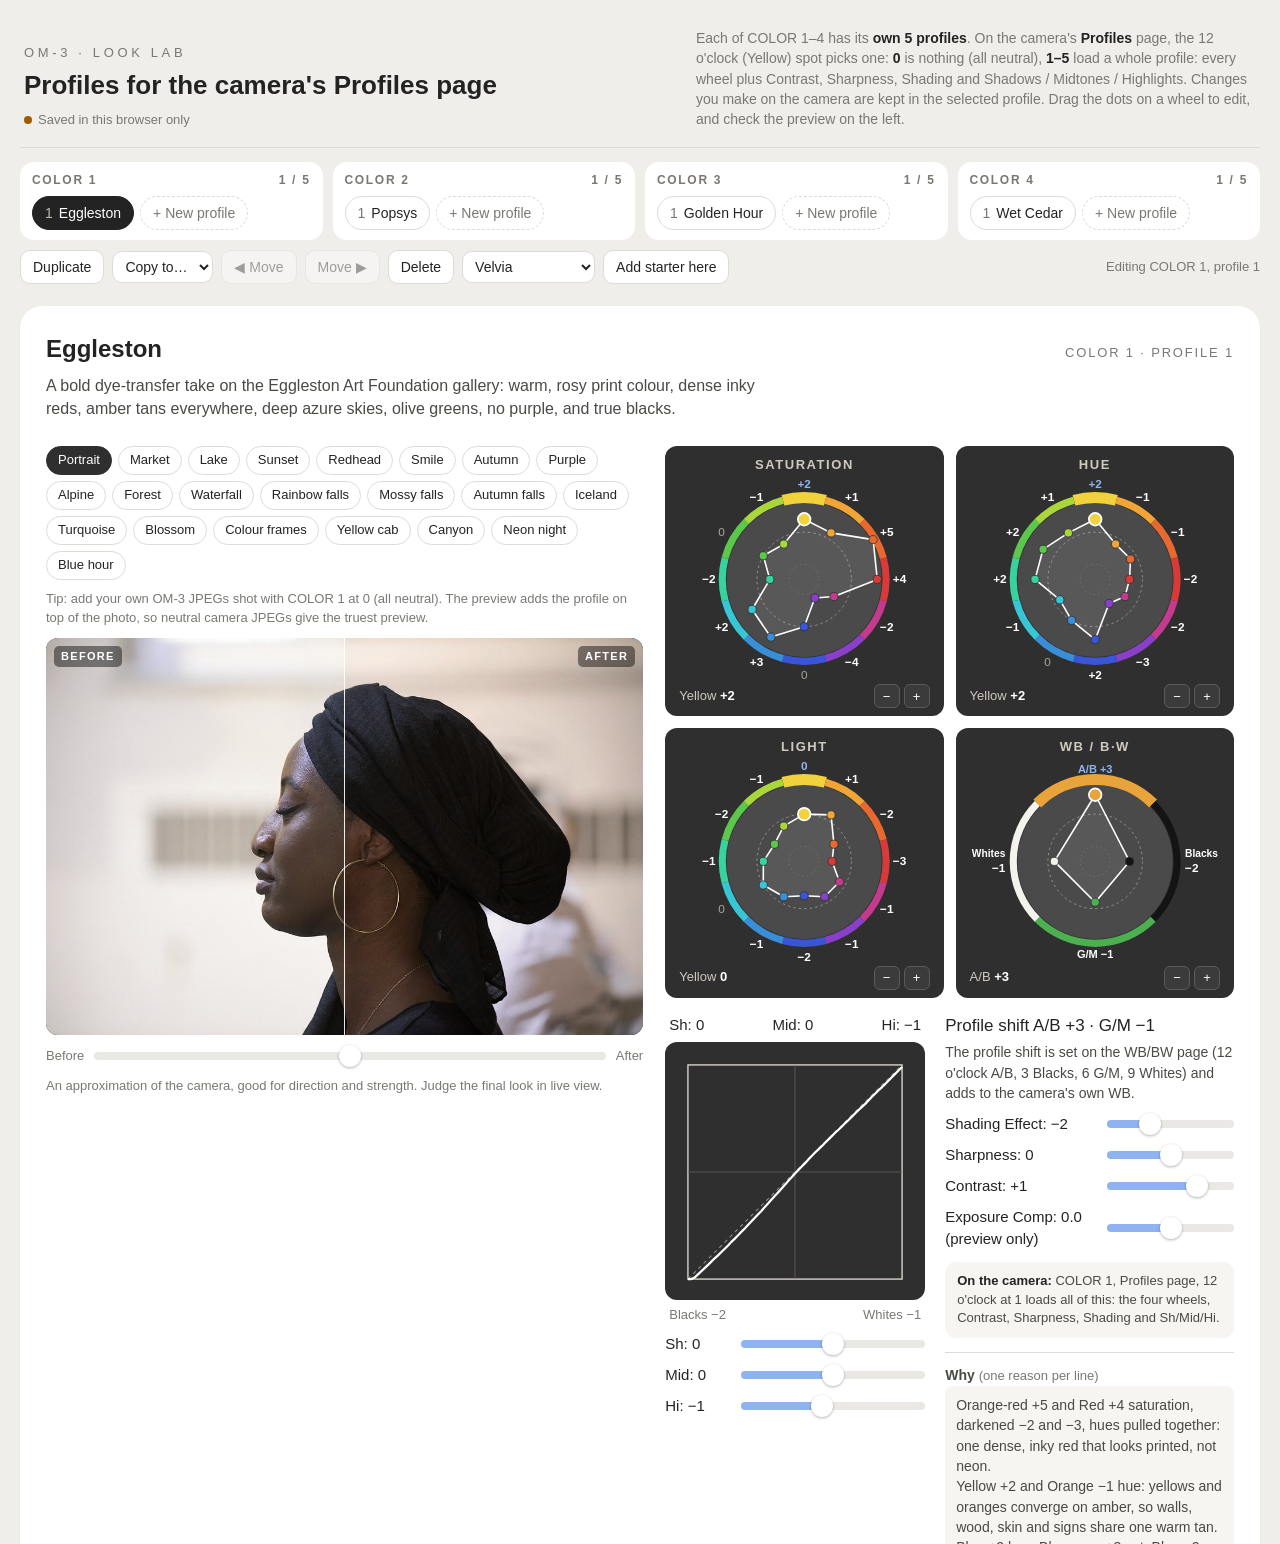
==== index.html @ 3e6e21de "Pages: open the Look Lab from the site root Co-Authored-By: Claude Opus 5.5 <noreply@anthropic.com> " ====
<!doctype html>
<html lang="en"><head><meta charset="utf-8"><meta name="viewport" content="width=device-width,initial-scale=1">
<title>OM-3 Color Lab</title><meta http-equiv="refresh" content="0; url=looklab/">
<style>body{font:16px system-ui,sans-serif;background:#efeeea;color:#222;margin:40px 16px}a{color:#2f5fb3}</style></head>
<body><p>Opening the <a href="looklab/">OM-3 Look Lab</a>…</p></body></html>
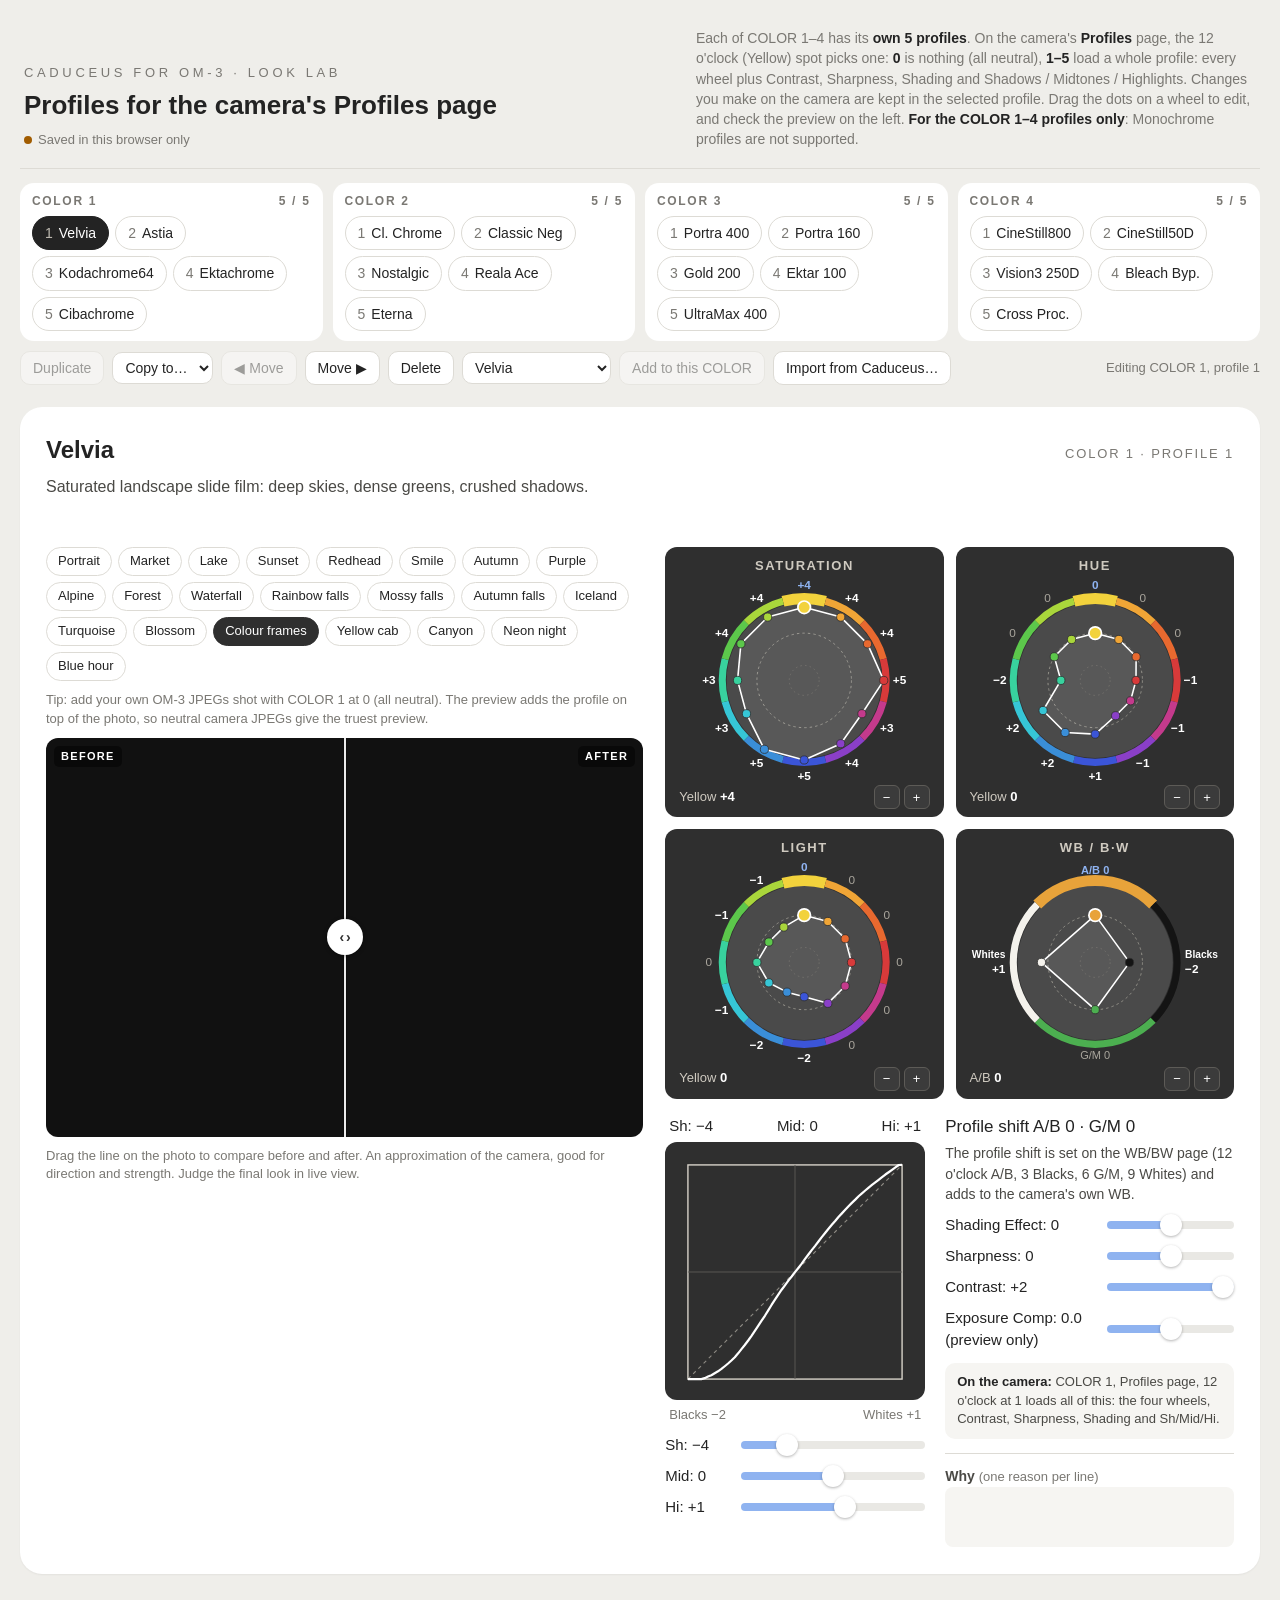
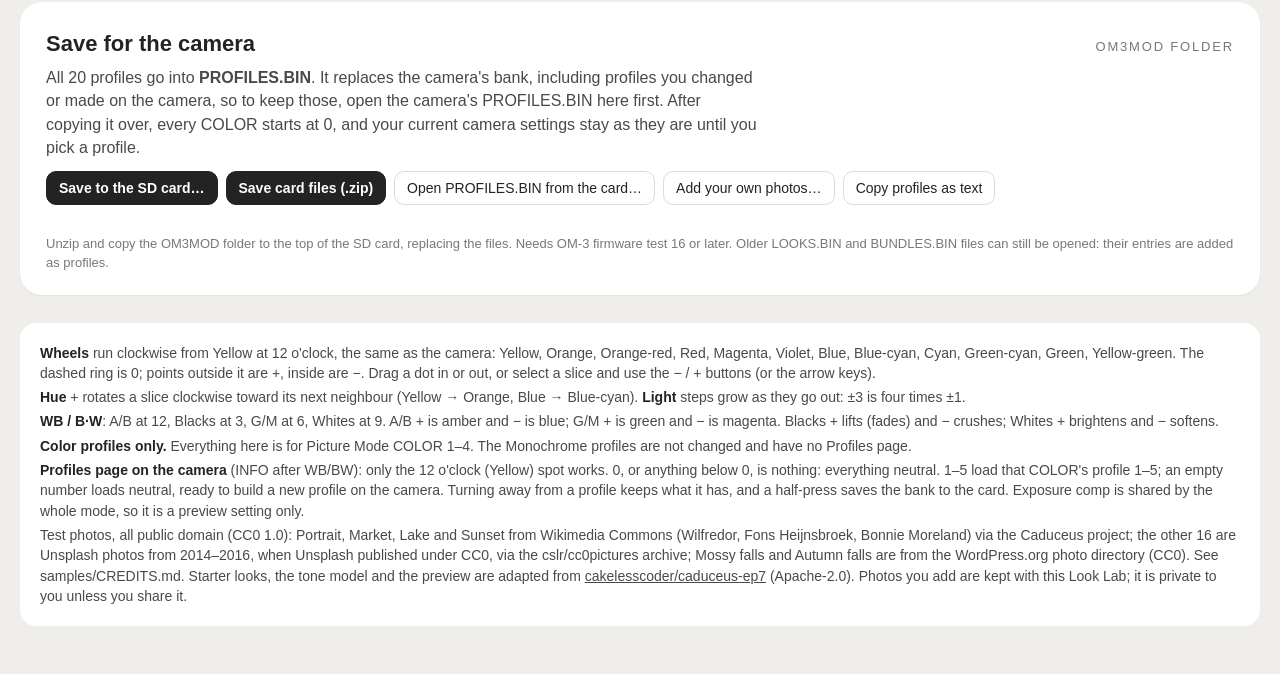
==== commit cd9a0b46: "Rename to Caduceus for OM-3 (repo caduceus-om3) README, install guide, notice and the Look Lab now s" ====
--- a/index.html
+++ b/index.html
@@ -1,5 +1,5 @@
 <!doctype html>
 <html lang="en"><head><meta charset="utf-8"><meta name="viewport" content="width=device-width,initial-scale=1">
-<title>OM-3 Color Lab</title><meta http-equiv="refresh" content="0; url=looklab/">
+<title>Caduceus for OM-3</title><meta http-equiv="refresh" content="0; url=looklab/">
 <style>body{font:16px system-ui,sans-serif;background:#efeeea;color:#222;margin:40px 16px}a{color:#2f5fb3}</style></head>
-<body><p>Opening the <a href="looklab/">OM-3 Look Lab</a>…</p></body></html>
+<body><p>Opening the <a href="looklab/">Caduceus for OM-3 Look Lab</a>…</p></body></html>
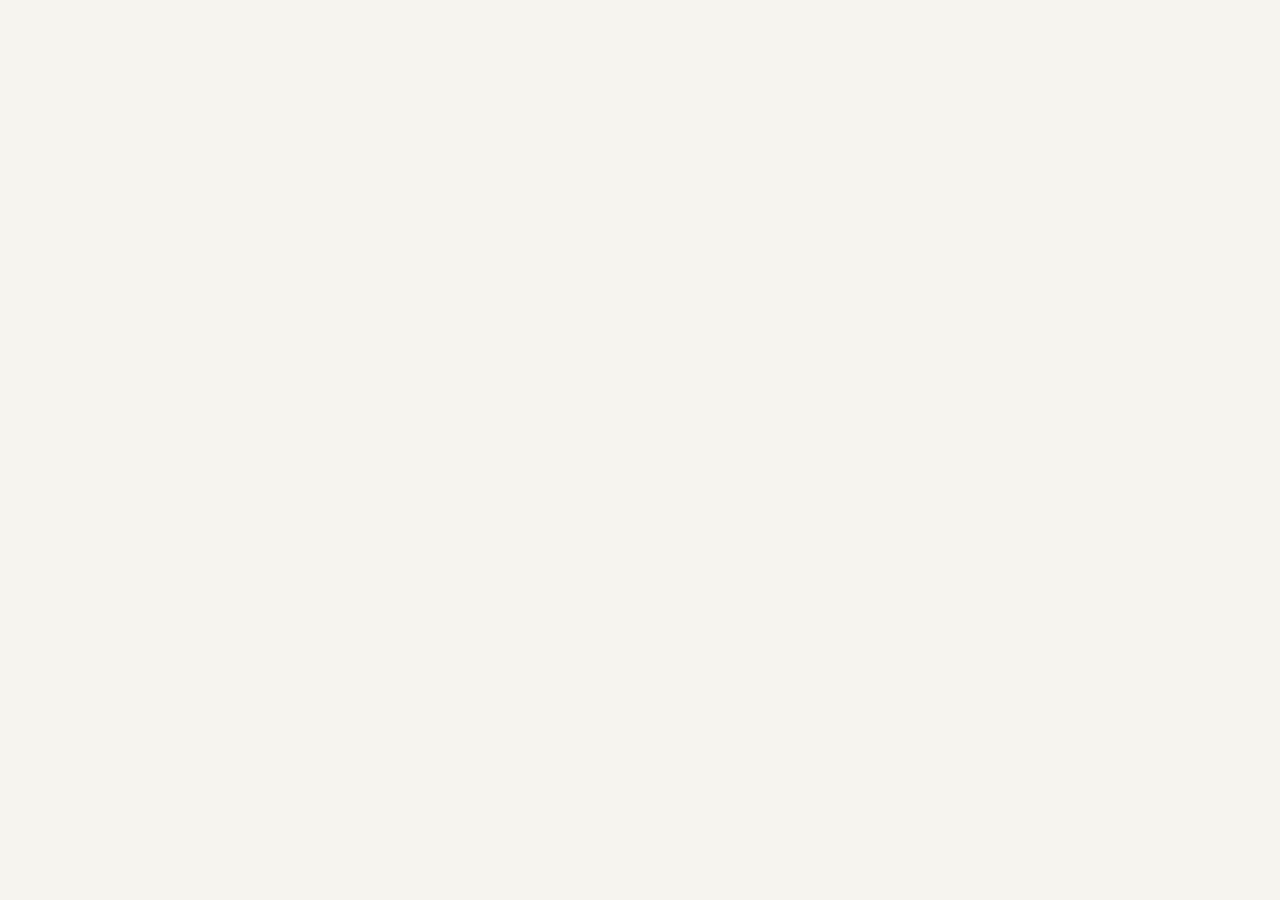
==== commit 618bbe66: "Control Panel: one tool for both cameras (E-P7 / OM-3 switch at the top) The OM-3 Look Lab is replac" ====
--- a/index.html
+++ b/index.html
@@ -2,4 +2,4 @@
 <html lang="en"><head><meta charset="utf-8"><meta name="viewport" content="width=device-width,initial-scale=1">
 <title>Caduceus for OM-3</title><meta http-equiv="refresh" content="0; url=looklab/">
 <style>body{font:16px system-ui,sans-serif;background:#efeeea;color:#222;margin:40px 16px}a{color:#2f5fb3}</style></head>
-<body><p>Opening the <a href="looklab/">Caduceus for OM-3 Look Lab</a>…</p></body></html>
+<body><p>Opening the <a href="looklab/">Caduceus Control Panel</a>…</p></body></html>
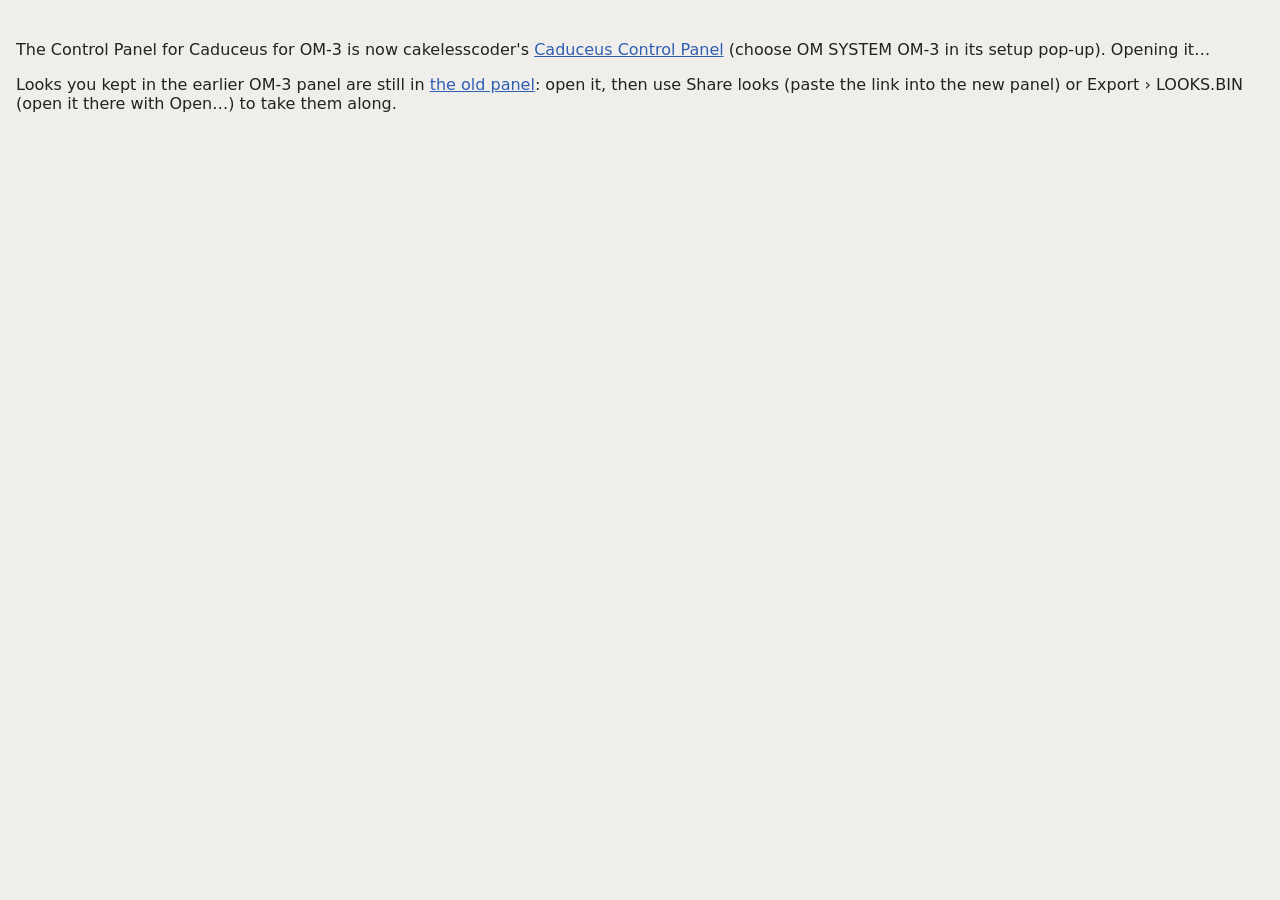
==== commit 0ceac6b3: "Docs: looks are made in cakelesscoder's Caduceus Control Panel (OM-3 in its setup pop-up) The projec" ====
--- a/index.html
+++ b/index.html
@@ -1,5 +1,8 @@
 <!doctype html>
 <html lang="en"><head><meta charset="utf-8"><meta name="viewport" content="width=device-width,initial-scale=1">
-<title>Caduceus for OM-3</title><meta http-equiv="refresh" content="0; url=looklab/">
+<title>Caduceus for OM-3</title><meta http-equiv="refresh" content="6; url=https://cakelesscoder.github.io/caduceus-ep7/">
 <style>body{font:16px system-ui,sans-serif;background:#efeeea;color:#222;margin:40px 16px}a{color:#2f5fb3}</style></head>
-<body><p>Opening the <a href="looklab/">Caduceus Control Panel</a>…</p></body></html>
+<body><p>The Control Panel for Caduceus for OM-3 is now cakelesscoder's <a href="https://cakelesscoder.github.io/caduceus-ep7/">Caduceus Control Panel</a>
+(choose OM SYSTEM OM-3 in its setup pop-up). Opening it…</p>
+<p>Looks you kept in the earlier OM-3 panel are still in <a href="looklab/">the old panel</a>: open it, then use
+Share looks (paste the link into the new panel) or Export › LOOKS.BIN (open it there with Open…) to take them along.</p></body></html>
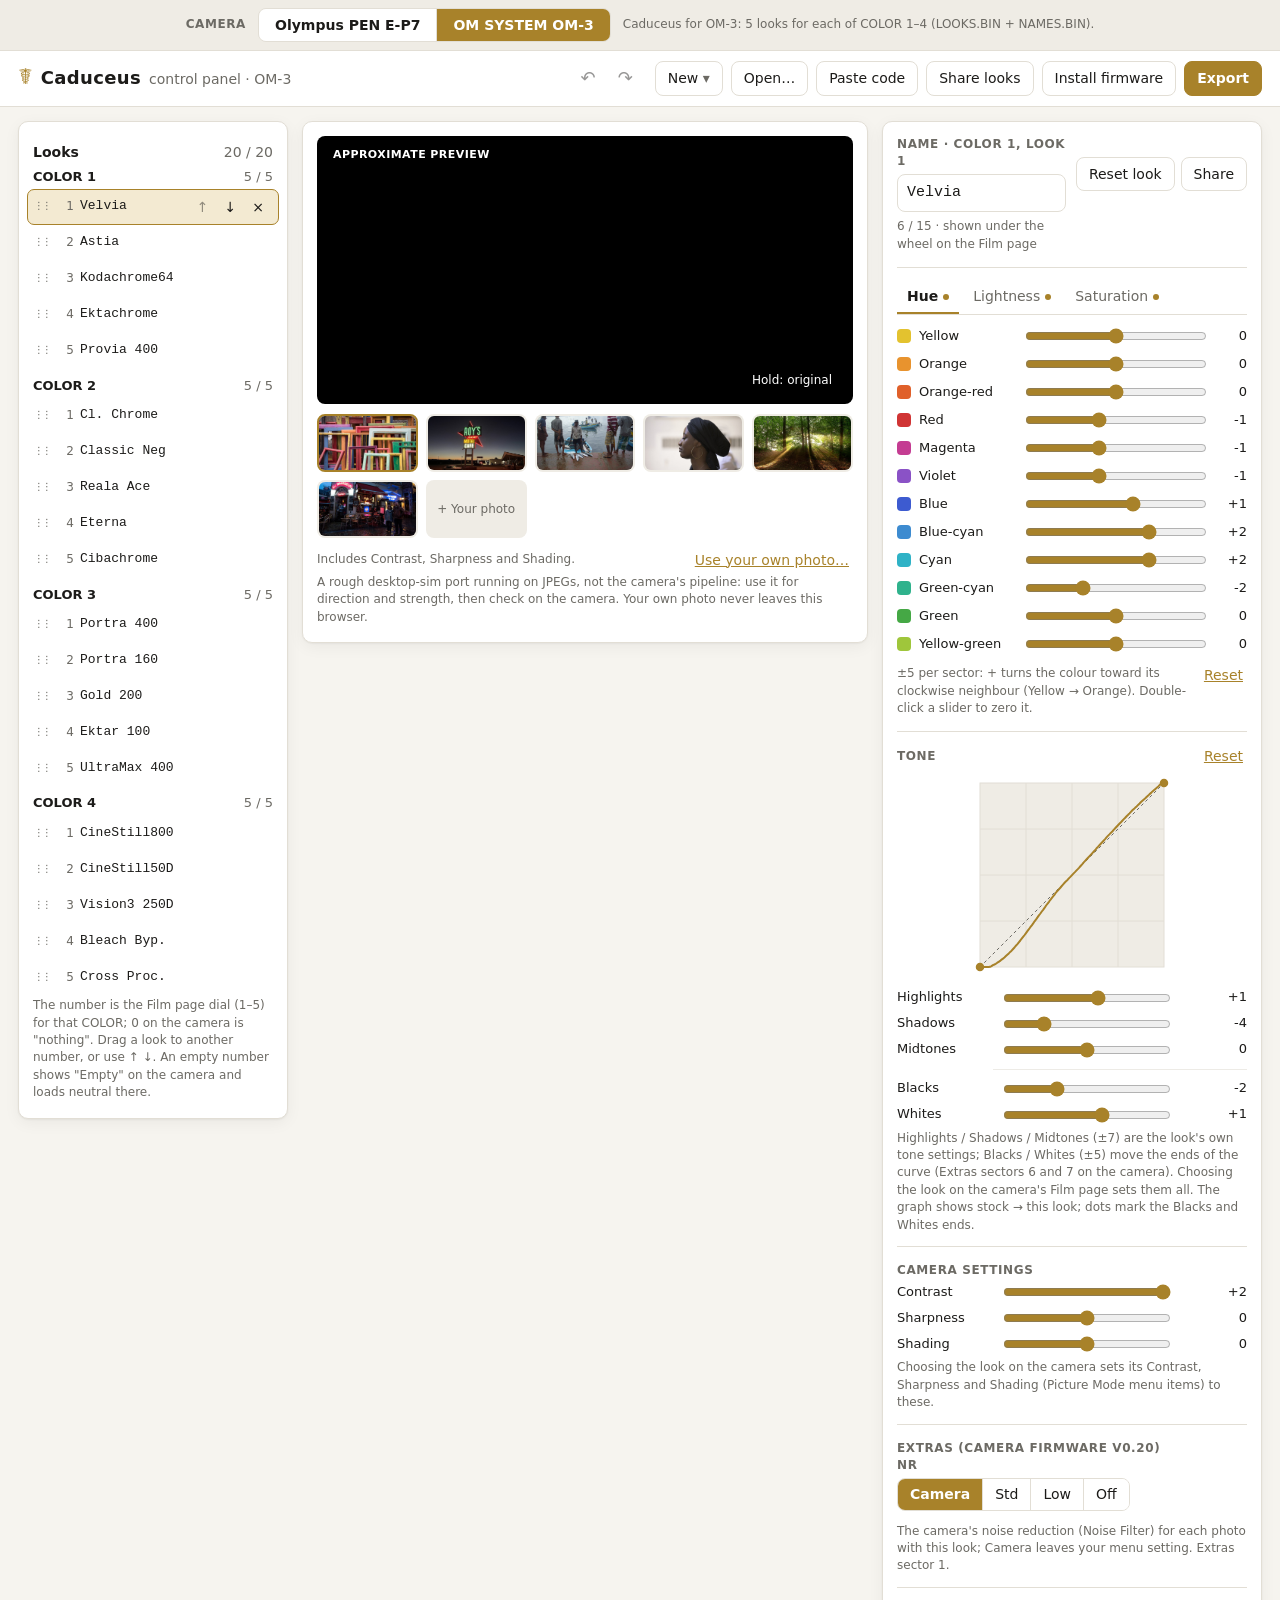
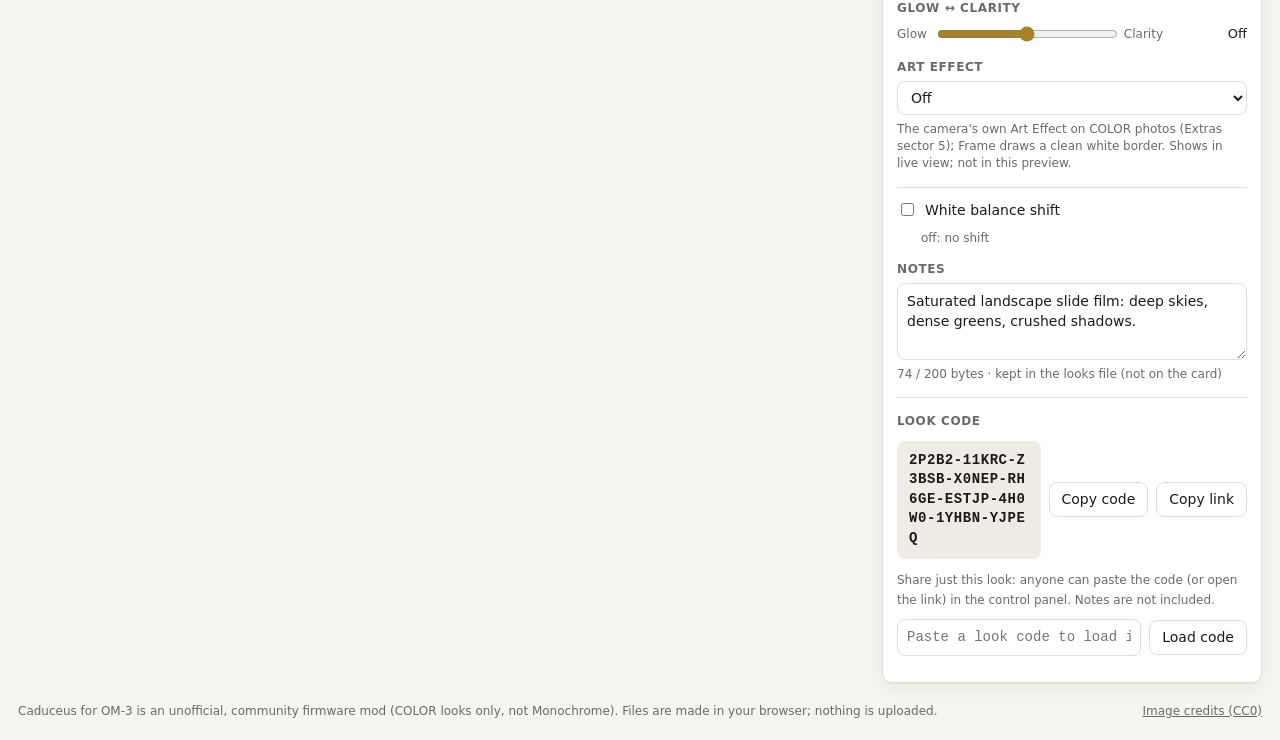
==== commit 59f5e446: "Docs: back to this project's own Control Panel for now The project page and guides link to https://a" ====
--- a/index.html
+++ b/index.html
@@ -1,8 +1,5 @@
 <!doctype html>
 <html lang="en"><head><meta charset="utf-8"><meta name="viewport" content="width=device-width,initial-scale=1">
-<title>Caduceus for OM-3</title><meta http-equiv="refresh" content="6; url=https://cakelesscoder.github.io/caduceus-ep7/">
+<title>Caduceus for OM-3</title><meta http-equiv="refresh" content="0; url=looklab/">
 <style>body{font:16px system-ui,sans-serif;background:#efeeea;color:#222;margin:40px 16px}a{color:#2f5fb3}</style></head>
-<body><p>The Control Panel for Caduceus for OM-3 is now cakelesscoder's <a href="https://cakelesscoder.github.io/caduceus-ep7/">Caduceus Control Panel</a>
-(choose OM SYSTEM OM-3 in its setup pop-up). Opening it…</p>
-<p>Looks you kept in the earlier OM-3 panel are still in <a href="looklab/">the old panel</a>: open it, then use
-Share looks (paste the link into the new panel) or Export › LOOKS.BIN (open it there with Open…) to take them along.</p></body></html>
+<body><p>Opening the <a href="looklab/">Caduceus Control Panel</a>…</p></body></html>
